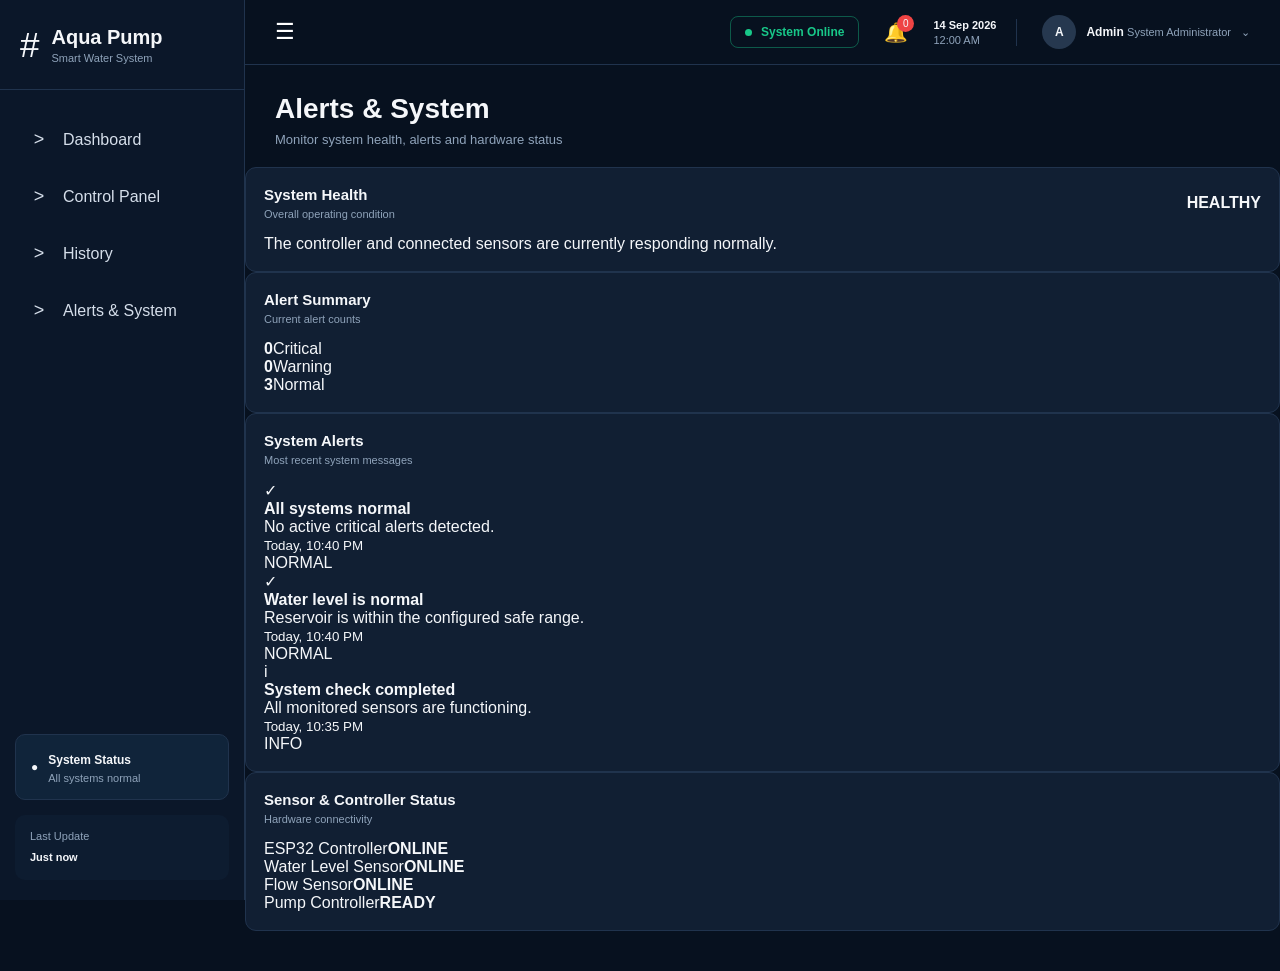
==== frontend/alerts.html @ fcdf9ff9 "Add Alerts Page" ====
<!DOCTYPE html>
<html lang="en">
<head>
    <meta charset="UTF-8">
    <meta name="viewport" content="width=device-width, initial-scale=1.0">
    <title>Alerts & System | Aqua Pump</title>
    <link rel="stylesheet" href="css/style.css">
</head>
<body>
    
<aside class="sidebar">
    <div class="brand">
        <div class="brand-icon">#</div>
        <div>
            <h2>Aqua Pump</h2>
            <span>Smart Water System</span>
        </div>
    </div>

    <nav class="navigation">
        <a href="index.html" class="nav-link ">
            <span>&gt;</span> Dashboard
        </a>
        <a href="control.html" class="nav-link ">
            <span>&gt;</span> Control Panel
        </a>
        <a href="history.html" class="nav-link ">
            <span>&gt;</span> History
        </a>
        <a href="alerts.html" class="nav-link active">
            <span>&gt;</span> Alerts &amp; System
        </a>
    </nav>

    <div class="sidebar-status">
        <div class="status-icon">●</div>
        <div>
            <strong>System Status</strong>
            <p>All systems normal</p>
        </div>
    </div>

    <div class="last-update">
        <span>Last Update</span>
        <strong id="lastUpdate">Just now</strong>
    </div>
</aside>


    <main class="main-content">
        <header class="topbar">
            <button class="menu-button" id="menuButton" type="button">☰</button>
            <div class="topbar-right">
                <div class="system-online">
                    <span class="online-dot"></span> System Online
                </div>
                <div class="notification">🔔 <span class="notification-count">0</span></div>
                <div class="date-time">
                    <strong id="currentDate">14 Sep 2026</strong>
                    <span id="currentTime">12:00 AM</span>
                </div>
                <div class="user-profile">
                    <div class="avatar">A</div>
                    <div>
                        <strong>Admin</strong>
                        <span>System Administrator</span>
                    </div>
                    <span>⌄</span>
                </div>
            </div>
        </header>

        
<section class="page-header">
    <div>
        <h1>Alerts &amp; System</h1>
        <p>Monitor system health, alerts and hardware status</p>
    </div>
</section>

<section class="system-overview-grid">
    <div class="panel">
        <div class="panel-header">
            <div>
                <h2>System Health</h2>
                <span>Overall operating condition</span>
            </div>
            <strong class="health-good">HEALTHY</strong>
        </div>

        <div class="health-meter">
            <div class="health-progress"></div>
        </div>

        <p class="health-description">
            The controller and connected sensors are currently responding normally.
        </p>
    </div>

    <div class="panel">
        <div class="panel-header">
            <div>
                <h2>Alert Summary</h2>
                <span>Current alert counts</span>
            </div>
        </div>

        <div class="alert-counts">
            <div><strong>0</strong><span>Critical</span></div>
            <div><strong>0</strong><span>Warning</span></div>
            <div><strong>3</strong><span>Normal</span></div>
        </div>
    </div>
</section>

<section class="panel alerts-list-panel">
    <div class="panel-header">
        <div>
            <h2>System Alerts</h2>
            <span>Most recent system messages</span>
        </div>
    </div>

    <div class="system-alert normal">
        <div class="alert-symbol">✓</div>
        <div class="alert-content">
            <strong>All systems normal</strong>
            <p>No active critical alerts detected.</p>
            <small>Today, 10:40 PM</small>
        </div>
        <span class="alert-time">NORMAL</span>
    </div>

    <div class="system-alert normal">
        <div class="alert-symbol">✓</div>
        <div class="alert-content">
            <strong>Water level is normal</strong>
            <p>Reservoir is within the configured safe range.</p>
            <small>Today, 10:40 PM</small>
        </div>
        <span class="alert-time">NORMAL</span>
    </div>

    <div class="system-alert normal">
        <div class="alert-symbol">i</div>
        <div class="alert-content">
            <strong>System check completed</strong>
            <p>All monitored sensors are functioning.</p>
            <small>Today, 10:35 PM</small>
        </div>
        <span class="alert-time">INFO</span>
    </div>
</section>

<section class="panel sensor-health-panel">
    <div class="panel-header">
        <div>
            <h2>Sensor &amp; Controller Status</h2>
            <span>Hardware connectivity</span>
        </div>
    </div>

    <div class="hardware-status-grid">
        <div class="hardware-status"><span>ESP32 Controller</span><strong>ONLINE</strong></div>
        <div class="hardware-status"><span>Water Level Sensor</span><strong>ONLINE</strong></div>
        <div class="hardware-status"><span>Flow Sensor</span><strong>ONLINE</strong></div>
        <div class="hardware-status"><span>Pump Controller</span><strong>READY</strong></div>
    </div>
</section>

    </main>

    <script src="js/alerts.js"></script>
</body>
</html>
---- frontend/css/style.css ----
/* Global */

* {
    box-sizing: border-box;
    margin: 0;
    padding: 0;
}

:root {
    --background: #07111f;
    --sidebar: #0b1729;
    --panel: #111f33;
    --panel-light: #16263d;
    --border: #20334d;

    --text: #f5f7fa;
    --muted: #8fa3ba;

    --blue: #2583ff;
    --green: #18c889;
    --orange: #f5a623;
    --purple: #a855f7;
    --red: #ef4444;
}

body {
    font-family: Arial, Helvetica, sans-serif;
    background: var(--background);
    color: var(--text);
    min-height: 100vh;
}

/* SIDEBAR */

.sidebar {
    position: fixed;
    left: 0;
    top: 0;
    width: 245px;
    height: 100vh;
    background: var(--sidebar);
    border-right: 1px solid var(--border);
    display: flex;
    flex-direction: column;
    z-index: 100;
}

/* Brand */

.brand {
    height: 90px;
    padding: 20px;
    display: flex;
    align-items: center;
    gap: 12px;
    border-bottom: 1px solid var(--border);
}

.brand-icon {
    font-size: 35px;
}

.brand h2 {
    font-size: 20px;
}

.brand span {
    display: block;
    margin-top: 3px;
    font-size: 11px;
    color: var(--muted);
}

/* Navigation */

.navigation {
    padding: 25px 15px;
}

.nav-link {
    display: flex;
    align-items: center;
    gap: 14px;
    padding: 14px;
    margin-bottom: 8px;
    color: #d5deea;
    text-decoration: none;
    border-radius: 8px;
    transition: 0.2s;
}

.nav-link span {
    width: 20px;
    text-align: center;
    font-size: 18px;
}

.nav-link:hover {
    background-color: #17283f;
}

.nav-link:active {
    background: var(--blue);
    color: white;
    box-shadow: 0 6px 20px rgba(37, 131, 255, 0.25);
}

/* Sidebar Status */

.sidebar-status {
    margin: auto 15px 15px;
    padding: 15px;
    background: #10243a;
    border: 1px solid var(--border);
    border-radius: 10px;
    display: flex;
    gap: 10px;
    align-items: center;
}

.status-icon {
    color: var(-green);
    font-size: 12px;
}

.sidebar-status strong {
    font-size: 12px;
}

.sidebar-status p {
    margin-top: 4px;
    font-size: 11px;
    color: var(--muted);
}

/* Last Udate */

.last-update {
    margin: 0 15px 20px;
    padding: 15px;
    border-radius: 10px;
    background: #0d1c30;
}

.last-update span {
    display: block;
    color: var(--muted);
    font-size: 11px;
    margin-bottom: 5px;
}

.last-update strong {
    font-size: 11px;
}


/* MAIN CONTENT */
.main-content {
    margin-left: 245px;
    min-height: 100vh;
    padding-bottom: 40px;
}

/* TOPBAR */

.topbar {
    height: 65px;
    padding: 30px;
    border-radius: 1px solid var(--border);
    border-bottom: 1px solid var(--border);
    display: flex;
    align-items: center;
    justify-content: space-between;
}

.menu-button {
    background: transparent;
    border: none;
    color: white;
    font-size: 22px;
    cursor: pointer;
}

.topbar-right {
    display: flex;
    align-items: center;
    gap: 25px;
}

/* Online */

.system-online {
    padding: 8px 14px;
    border: 1px solid rgba(24, 200, 137, 0.4);
    color: var(--green);
    border-radius: 8px;
    font-size: 12px;
    font-weight: bold;
}

.online-dot {
    display: inline-block;
    width: 7px;
    height: 7px;
    background: var(--green);
    border-radius: 50%;
    margin-right: 6px;
}

/* Notification */

.notification {
    position: relative;
    font-size: 19px;
    cursor: pointer;
}

.notification-count {
    position: absolute;
    top: -6px;
    right: -6px;
    width: 17px;
    height: 17px;
    background: var(--red);
    border-radius: 50%;
    font-size: 10px;
    display: flex;
    justify-content: center;
    align-items: center;
}

/* Date */

.date-time {
    display: flex;
    flex-direction: column;
    font-size: 11px;
    padding-right: 20px;
    border-right: 1px solid var(--border);
}

.date-time span {
    color: var(--muted);
    margin-top: 3px;
}

/* User */

.user-profile {
    display: flex;
    align-items: center;
    gap: 10px;
    font-size: 12px;
}

.user-profile span {
    color: var(--muted);
    font-size: 11px;
}

.avatar {
    width: 34px;
    height: 34px;
    border-radius: 50%;
    background: #26384f;
    display: flex;
    align-items: center;
    justify-content: center;
    font-weight: bold;
}

/* PAGE HEADER */

.page-header {
    padding: 28px 30px 20px;
}

.page-header h1 {
    font-size: 28px;
    margin-bottom: 7px;
}

.page-header p {
    color: var(--muted);
    font-size: 13px;
}

/* STATISTICS */

.statistics-grid {
    padding: 0 30px;
    display: grid;
    grid-template-columns: repeat(4, minmax(0, 1fr));
    gap: 18px;
}

.stat-card {
    min-height: 125px;
    padding: 22px;
    border-radius: 11px;
    border: 1px solid var(--border);
    background: var(--panel);
    display: flex;
    justify-content: space-between;
    align-items: center;
    overflow: hidden;
    position: relative;
}

.stat-card::before {
    content: "";
    position: absolute;
    left: 0;
    top: 0;
    width: 3px;
    height: 100%;
}

.pump-card::before {
    background: var(--blue);
}

.flow-card::before {
    background: var(--green);
}

.consumption-card::before {
    background: var(--orange);
}

.runtime-card::before {
    background: var(--purple);
}

.stat-info {
    display: flex;
    flex-direction: column;
}

.stat-label {
    font-size: 12px;
    color: var(--muted);
    margin-bottom: 10px;
}

.stat-info strong {
    font-size: 25px;
    margin-bottom: 7px;
}

.stat-info small {
    font-size: 11px;
    color: var(--muted);
}

/* Stat Icons */

.stat-icon {
    width: 55px;
    height: 55px;
    border-radius: 50%;
    display: flex;
    align-items: center;
    justify-content: center;
    font-size: 27px;
}

.stat-icon.blue {
    color: var(--blue);
    background: rgba(37, 131, 255, 0.15);
}

.stat-icon.green {
    color: var(--green);
    background: rgba(24, 200, 137, 0.15);
}

.stat-icon.orange {
    color: var(--orange);
    background: rgba(245, 166, 35, 0.15);
}

.stat-icon.purple {
    color: var(--purple);
    background: rgba(168, 85, 247, 0.15);
}

/* PANELS */

.monitoring-grid {
    padding: 20px 30px 0;
    display: grid;
    grid-template-columns: 1fr 1.65fr 0.85fr;
    gap: 10px;
}

.panel {
    background: var(--panel);
    border: 1px solid var(--border);
    border-radius: 11px;
    padding: 18px;
    min-width: 0;
}

.panel-header {
    display: flex;
    justify-content: space-between;
    align-items: center;
    margin-bottom: 15px;
}

.panel-header h2 {
    font-size: 15px;
}

.panel-header span {
    color: var(--muted);
    font-size: 11px;
    display: block;
    margin-top: 5px;
}

.panel-header select {
    background: var(--panel-light);
    color: white;
    border: 1px solid var(--border);
    border-radius: 7px;
    padding: 8px 10px;
    font-size: 11px;
}

/* WATER GAUGE */

.water-level-panel {
    display: flex;
    justify-content: center;
    align-items: center;
    height: 220px;
}

.gauge {
    width: 205px;
    height: 205px;
    border-radius: 50%;
    background: conic-gradient(var(--blue) 0deg 270deg, #34445a 270deg 360deg);
    display: flex;
    align-items: center;
    justify-content: center;
    position: relative;
}

.gauge::before {
    content: "";
    position: absolute;
    width: 165px;
    height: 165px;
    border-radius: 50%;
    background: var(--panel);
}

.gauge-content {
    position: relative;
    z-index: 2;
    text-align: center;
    display: flex;
    flex-direction: column;
}

.gauge-content strong {
    font-size: 42px;
}

.gauge-content span {
    margin-top: 5px;
    color: var(--muted);
    font-size: 11px;
}

.water-status {
    background: #142a43;
    padding: 11px;
    border-radius: 7px;
    display: flex;
    justify-content: space-between;
    font-size: 11px;
}

.water-status span {
    color: #a6b9ce;
}

.water-status strong {
    color: var(--green);
}

/* ===========================
    NON-CHART DASHBOARD CONTENT
   =========================== */

.control-button {
    width: 100%;
    padding: 13px 16px;
    border: none;
    border-radius: 8px;
    cursor: pointer;
    font-size: 12px;
    font-weight: bold;
    transition: 0.2s;
}

.start-button {
    background: var(--blue);
    color: white;
    margin-top: 2px;
    margin-bottom: 2px;
}

.start-button:hover {
    filter: brightness(1.08);
}

.stop-button {
    background: rgba(239, 68, 68, 0.12);
    border: 1px solid rgba(239, 68, 68, 0.4);
    color: var(--red);
    margin-top: 2px;
    margin-bottom: 2px;
}

.stop-button:hover {
    background: rgba(239, 68, 68, 0.2);
}

.control-status {
    margin-top: 15px;
    padding: 12px;
    background: var(--panel-light);
    border: 1px solid var(--border);
    border-radius: 8px;
    display: flex;
    align-items: flex-start;
    gap: 10px;
}

.status-indicator {
    width: 9px;
    height: 9px;
    margin-top: 3px;
    border-radius: 50%;
    background: var(--green);
}

.control-status small {
    color: var(--muted);
    font-size: 10px;
}

.control-status p {
    margin-top: 4px;
    font-size: 11px;
}

.overview-panel {
    padding: 18px;
}

.overview-list {
    display: flex;
    flex-direction: column;
    gap: 10px;
}

.overview-row {
    display: flex;
    justify-content: space-between;
    align-items: 11px 12px;
    background: var(--panel-light);
    border: 1px solid var(--border);
    border-radius: 7px;
}

.overview-row span {
    color: var(--muted);
    font-size: 10px;
}

.overview-row strong {
    font-size: 11px;
}

.activity-panel {
    min-width: 0;
}

.bottom-grid {
    padding: 18px 30px 0;
    display: grid;
    grid-template-columns: 1.65fr 1fr;
    gap: 18px;
}

.table-wrapper {
    overflow-x: auto;
}

table {
    width: 100%;
    border-collapse: collapse;
}

th {
    color: var(--muted);
    font-size: 9px;
    text-align: left;
    padding: 10px;
    border-bottom: 1px solid var(--border);
    white-space: nowrap;
}

td {
    padding: 12px 10px;
    border-bottom: 1px solid var(--border);
    font-size: 10px;
    white-space: nowrap;
}

.event-start {
    color: var(--green);
}

.event-stop {
    color: var(--orange);
}

.badge {
    padding: 4px 7px;
    border-radius: 5px;
    font-size: 8px;
}

.badge.success {
    color: var(--green);
    background: rgba(24, 200, 137, 0.12);
}

.view-history {
    display: inline-block;
    margin-top: 14px;
    color: var(--blue);
    font-size: 10px;
    text-decoration: none;
}

.alert-item {
    display: flex;
    align-items: flex-start;
    gap: 10px;
    padding: 12px 0;
    border-bottom: 1px solid var(--border);
}

.alert-item:last-child {
    border-bottom: none;
}

.alert-icon {
    width: 27px;
    height: 27px;
    flex-shrink: 0;
    border-radius: 50%;
    display: flex;
    align-items: center;
    justify-content: center;
    font-weight: bold;
    font-size: 11px;
}

.alert-icon.green {
    color: var(--green);
    background: rgba(24, 200, 137, 0.12);
}

.alert-icon.orange {
    color: var(--orange);
    background: rgba(245, 166, 35, 0.12);
}

.alert-icon.blue {
    color: var(--blue);
    background: rgba(37, 131, 255, 0.12);
}

.alert-item div:nth-child(2) {
    flex: 1;
}

.alert-item strong {
    font-size: 10px;
}

.alert-item p {
    margin-top: 4px;
    color: var(--muted);
    font-size: 9px;
    line-height: 1.4;
}

.alert-item > span:last-child {
    color: var(--muted);
    font-size: 8px;
    white-space: nowrap;
}


/* CONTROL PAGE */

.control-page-grid {
    padding: 0 30px 18px;
    display: grid;
    grid-template-columns: 1.4fr 1fr;
    gap: 18px;
}

.large-control-panel {
    min-height: 300px;
}

.pump-state {
    background: var(--panel-light);
    border: 1px solid var(--border);
    border-radius: 8px;
    padding: 20px;
    display: flex;
    justify-content: space-between;
    align-items: center;
    margin-bottom: 18px;
}

.pump-state-label {
    color: var(--muted);
    font-size: 12px;
}

.pump-state strong {
    color: var(--orange);
    font-size: 16px;
}

.pump-buttons {
    display: flex;
    gap: 12px;
    margin-bottom: 18px;
}

.pump-buttons .control-button {
    flex: 1;
}

.condition-list {
    display: flex;
    flex-direction: column;
    gap: 10px;
}

.condition-item {
    display: flex;
    justify-content: space-between;
    align-items: center;
    background: var(--panel-light);
    border: 1px solid var(--border);
    padding: 12px;
    border-radius: 7px;
}

.condition-item div {
    display: flex;
    flex-direction: column;
    gap: 4px;
}

.condition-item strong {
    font-size: 11px;
}

.condition-item span {
    color: var(--muted);
    font-size: 9px;
}

.condition-ok {
    color: var(--green) !important;
}

.condition-warning {
    color: var(--orange) !important;
}

.condition-danger {
    color: var(--red) !important;
}

.sensor-grid {
    display: grid;
    grid-template-columns: 1fr 1fr;
    gap: 10px;
}

.sensor-card {
    background: var(--panel-light);
    border: 1px solid var(--border);
    border-radius: 8px;
    padding: 15px;
    display: flex;
    flex-direction: column;
    gap: 7px;
}

.sensor-card span {
    color: var(--muted);
    font-size: 10px;
}

.sensor-card strong {
    font-size: 15px;
}

.control-notice {
    grid-column: 1 / -1;
    display: flex;
    align-items: flex-start;
    gap: 12px;
}

.notice-icon {
    width: 30px;
    height: 30px;
    border-radius: 50%;
    background: rgba(245, 166, 35, 0.15);
    color: var(--orange);
    display: flex;
    justify-content: center;
    align-items: center;
    font-weight: bold;
}

.control-notice strong {
    font-size: 12px;
}

.control-notice p {
    color: var(--muted);
    font-size: 10px;
    margin-top: 5px;
    line-height: 1.5;
}

/* HISTORY PAGE */

.history-panel {
    margin: 0 30px 30px;
}

.history-summary {
    display: grid;
    grid-template-columns: repeat(3, 1fr);
    gap: 10px;
    margin-bottom: 18px;
}

.history-summary-item {
    background: var(--panel-light);
    border: 1px solid var(--border);
    border-radius: 8px;
    padding: 15px;
}

.history-summary-item span {
    color: var(--muted);
    font-size: 10px;
}

.history-summary-item strong {
    display: block;
    margin-top: 7px;
    font-size: 17px;
}
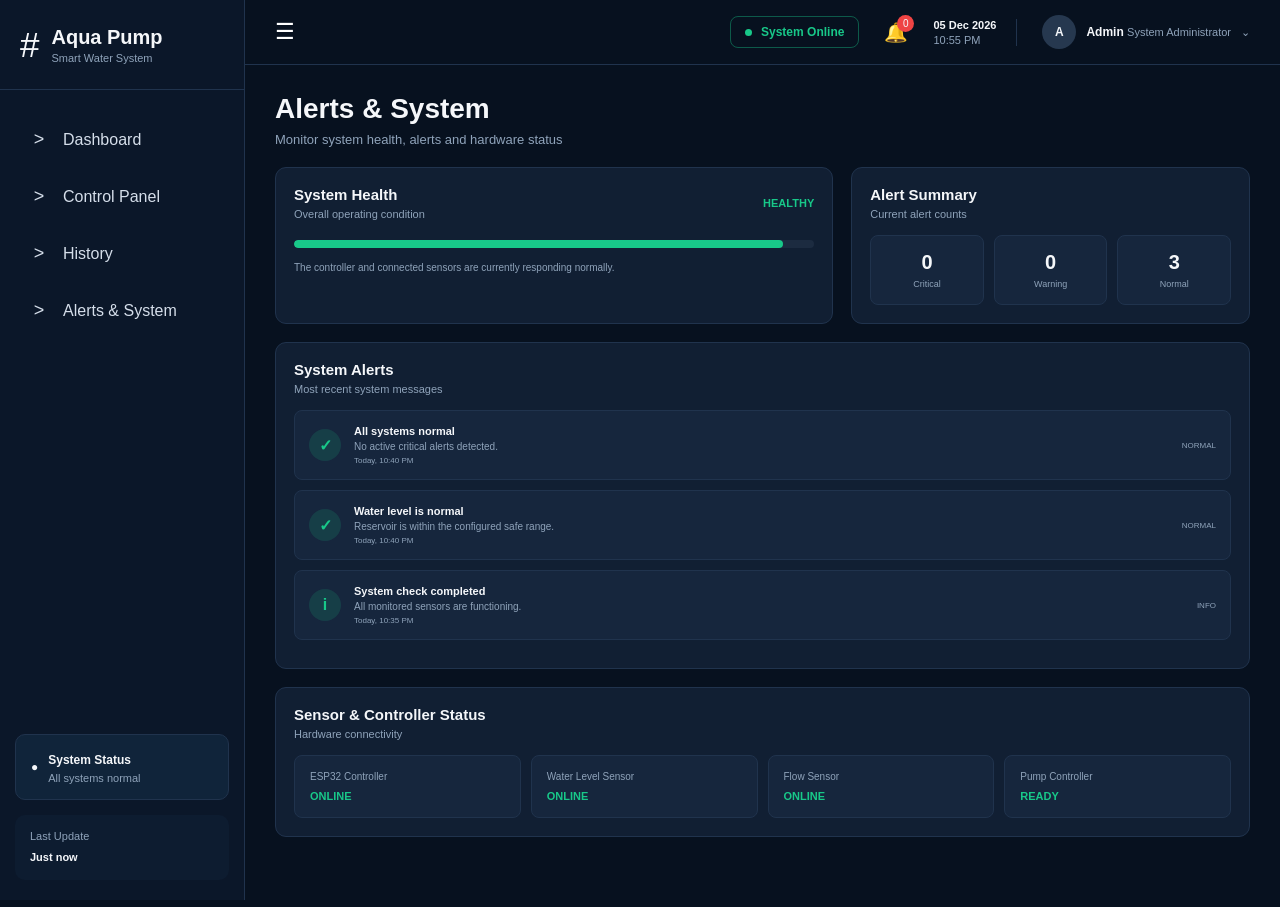
==== commit e5348ffb: "Add Logo icon at Tab" ====
--- a/frontend/alerts.html
+++ b/frontend/alerts.html
@@ -6,6 +6,7 @@
     <meta name="viewport" content="width=device-width, initial-scale=1.0">
     <title>Alerts & System | Aqua Pump</title>
     <link rel="stylesheet" href="css/style.css">
+    <link rel="icon" href="assets/aq.png">
 </head>
 <body>
     
--- a/frontend/css/style.css
+++ b/frontend/css/style.css
@@ -854,6 +854,163 @@
     line-height: 1.5;
 }
 
+
+/* ALERTS */
+
+.system-overview-grid {
+    padding: 0 30px;
+    display: grid;
+    grid-template-columns: 1.4fr 1fr;
+    gap: 18px;
+}
+
+.health-good {
+    color: var(--green);
+    font-size: 11px;
+}
+
+.health-meter {
+    width: 100%;
+    height: 8px;
+    background: #1c2b40;
+    border-radius: 10px;
+    overflow: hidden;
+    margin: 20px 0 12px;
+}
+
+.health-progress {
+    width: 94%;
+    height: 100%;
+    background: var(--green);
+    border-radius: 10px;
+}
+
+.health-description {
+    color: var(--muted);
+    font-size: 10px;
+    line-height: 1.5;
+}
+
+.alert-counts {
+    display: grid;
+    grid-template-columns: repeat(3, 1fr);
+    gap: 10px;
+}
+
+.alert-counts div {
+    background: var(--panel-light);
+    border: 1px solid var(--border);
+    border-radius: 8px;
+    padding: 15px;
+    text-align: center;
+    display: flex;
+    flex-direction: column;
+    gap: 5px;
+}
+
+.alert-counts strong {
+    font-size: 20px;
+}
+
+.alert-counts span {
+    color: var(--muted);
+    font-size: 9px;
+}
+
+.alerts-list-panel {
+    margin: 18px 30px 0;
+}
+
+.system-alert {
+    display: flex;
+    align-items: center;
+    gap: 13px;
+    padding: 14px;
+    border: 1px solid var(--border);
+    border-radius: 8px;
+    margin-bottom: 10px;
+    background: var(--panel-light);
+}
+
+.alert-symbol {
+    width: 32px;
+    height: 32px;
+    border-radius: 50%;
+    display: flex;
+    align-items: center;
+    justify-content: center;
+    font-weight: bold;
+    flex-shrink: 0;
+}
+
+.system-alert.critical .alert-symbol {
+    background: rgba(239, 68, 68, .15);
+    color: var(--red);
+}
+
+.system-alert.warning .alert-symbol {
+    background: rgba(245, 166, 35, .15);
+    color: var(--orange);
+}
+
+.system-alert.normal .alert-symbol {
+    background: rgba(24, 200, 137, .15);
+    color: var(--green);
+}
+
+.alert-content {
+    flex: 1;
+    display: flex;
+    flex-direction: column;
+    gap: 4px;
+}
+
+.alert-content strong {
+    font-size: 11px;
+}
+
+.alert-content p {
+    color: var(--muted);
+    font-size: 10px;
+}
+
+.alert-content small,
+.alert-time {
+    color: var(--muted);
+    font-size: 8px;
+}
+
+.sensor-health-panel {
+    margin: 18px 30px 30px;
+}
+
+.hardware-status-grid {
+    display: grid;
+    grid-template-columns: repeat(4, 1fr);
+    gap: 10px;
+}
+
+.hardware-status {
+    background: var(--panel-light);
+    border: 1px solid var(--border);
+    border-radius: 8px;
+    padding: 15px;
+    display: flex;
+    flex-direction: column;
+    gap: 8px;
+}
+
+.hardware-status span {
+    color: var(--muted);
+    font-size: 10px;
+}
+
+.hardware-status strong {
+    color: var(--green);
+    font-size: 11px;
+}
+
+
 /* HISTORY PAGE */
 
 .history-panel {
@@ -883,4 +1040,95 @@
     display: block;
     margin-top: 7px;
     font-size: 17px;
-}+}
+
+
+/* RESPONSIVENESS */
+
+/* RESPONSIVE */
+
+@media (max-width: 1000px) {
+    .statistics-grid {
+        grid-template-columns: repeat(2, minmax(0, 1fr));
+    }
+
+    .monitoring-grid,
+    .bottom-grid,
+    .control-page-grid,
+    .system-overview-grid {
+        grid-template-columns: 1fr;
+    }
+
+    .hardware-status-grid {
+        grid-template-columns: 1fr 1fr;
+    }
+}
+
+@media (max-width: 700px) {
+    .sidebar {
+        transform: translateX(-100%);
+        transition: .3s;
+    }
+
+    .sidebar.open {
+        transform: translateX(0);
+    }
+
+    .main-content {
+        margin-left: 0;
+    }
+
+    .topbar {
+        padding: 0 15px;
+    }
+
+    .topbar-right {
+        gap: 12px;
+    }
+
+    .system-online,
+    .date-time {
+        display: none;
+    }
+
+    .statistics-grid {
+        grid-template-columns: 1fr 1fr;
+        padding: 0 15px;
+    }
+
+    .monitoring-grid,
+    .bottom-grid {
+        padding-left: 15px;
+        padding-right: 15px;
+    }
+
+    .control-page-grid,
+    .system-overview-grid {
+        padding-left: 15px;
+        padding-right: 15px;
+    }
+
+    .alerts-list-panel,
+    .sensor-health-panel,
+    .history-panel {
+        margin-left: 15px;
+        margin-right: 15px;
+    }
+
+    .hardware-status-grid {
+        grid-template-columns: 1fr;
+    }
+
+    .pump-buttons {
+        flex-direction: column;
+    }
+
+    .history-summary {
+        grid-template-columns: 1fr;
+    }
+
+    .water-level-panel {
+        height: auto;
+        padding: 25px 18px;
+    }
+}
